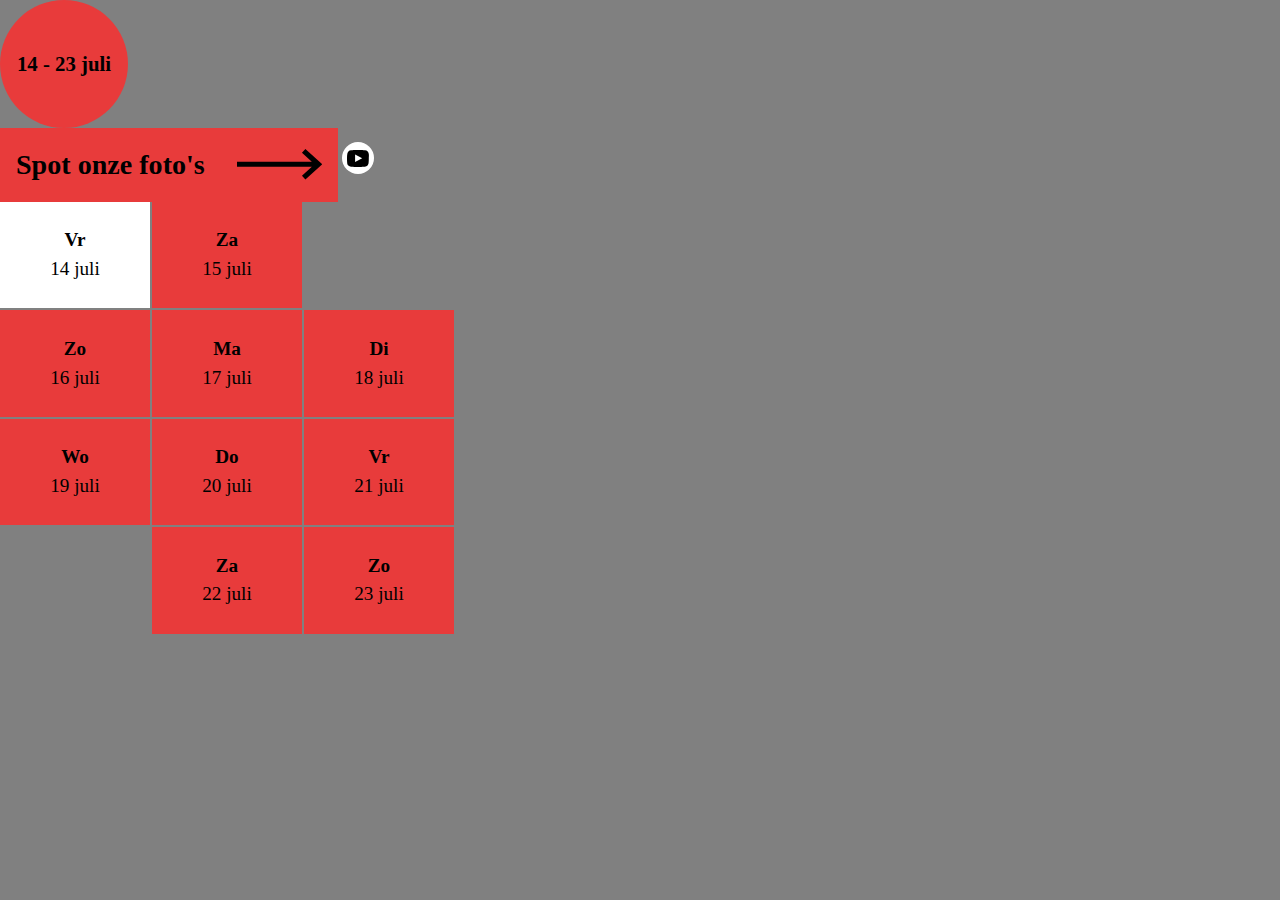
==== news.html @ 1a23401d "🧱 🎨 Added CSS for multiple design elements" ====
<!DOCTYPE html>
<html lang="en">

<head>
    <meta charset="UTF-8">
    <meta name="viewport" content="width=device-width, initial-scale=1.0">
    <link rel="stylesheet" href="./static/css/reset.css">
    <link rel="stylesheet" href="./static/css/style.css">
    <link rel="stylesheet" href="./static/css/elements.css">
    <title>Document</title>
</head>

<body style="background-color: gray;">

    <p class="date-circle"><strong>14 - 23 juli</strong></p>

    <a href="#" class="btn arrow">
        <h3>Spot onze foto's</h3>
        <img src="./static/img/icons/arrow-right-long.svg">
    </a>
    
    <a class="social-icon" href="#"><svg xmlns="http://www.w3.org/2000/svg" width="32" height="32"><path d="M26.8 12.1c0-.3-.3-1.9-1.1-2.7C25 8.7 24 8.3 23 8.2h-.2C19.8 8 16.2 8 16 8s-3.8 0-6.8.2H9c-1 0-1.9.5-2.6 1.2-.8.8-1.1 2.4-1.1 2.7-.2 1.2-.3 2.4-.3 3.6v1.6c0 1.2.1 2.4.2 3.6 0 .3.3 1.8 1.1 2.7.8.7 1.7 1.1 2.7 1.1H9.3c1.7.2 6.4.2 6.6.2.2 0 3.8 0 6.8-.2h.2c1 0 1.9-.5 2.6-1.2.8-.8 1.1-2.4 1.1-2.7.1-1.2.2-2.4.2-3.6v-1.6c.2-1.1.1-2.3 0-3.5zm-13.7 7.8v-7.4l7.1 3.7-7.1 3.7z"></path></svg></a>

    <ul class="calendar-view grid">
        <li class="active-day"><a href="./events/day.html?day=14"><strong>Vr</strong>14 juli</a></li>
        <li><a href="./events/day.html?day=15"><strong>Za</strong>15 juli</a></li>
        <span></span>
        <li><a href="./events/day.html?day=16"><strong>Zo</strong>16 juli</a></li>
        <li><a href="./events/day.html?day=17"><strong>Ma</strong>17 juli</a></li>
        <li><a href="./events/day.html?day=18"><strong>Di</strong>18 juli</a></li>
        <li><a href="./events/day.html?day=19"><strong>Wo</strong>19 juli</a></li>
        <li><a href="./events/day.html?day=20"><strong>Do</strong>20 juli</a></li>
        <li><a href="./events/day.html?day=21"><strong>Vr</strong>21 juli</a></li>
        <span></span>
        <li><a href="./events/day.html?day=22"><strong>Za</strong>22 juli</a></li>
        <li><a href="./events/day.html?day=23"><strong>Zo</strong>23 juli</a></li>
    </ul>

</body>

</html>
---- static/css/style.css ----
/* FONTS */
@font-face {
	font-family: 'Fira Sans';
	src: url('../fonts/Fira Sans SemiBold.woff2') format('woff2'),
		url('../fonts/Fira Sans SemiBold.woff') format('woff');
	font-weight: 600;
	font-style: normal;
	font-stretch: normal;
	unicode-range: U+0020-2212;
}

@font-face {
	font-family: 'Fira Sans';
	src: url('../fonts/Fira Sans Bold.woff2') format('woff2'),
		url('../fonts/Fira Sans Bold.woff') format('woff');
	font-weight: 700;
	font-style: normal;
	font-stretch: normal;
	unicode-range: U+0020-2212;
}

@font-face {
	font-family: 'Fira Sans';
	src: url('../fonts/Fira Sans Regular.woff2') format('woff2'),
		url('../fonts/Fira Sans Regular.woff') format('woff');
	font-weight: 400;
	font-style: normal;
	font-stretch: normal;
	unicode-range: U+0020-2212;
}


/* ================================================================= */
/* ROOT */
:root {
	--black: hsl(0, 0%, 0%);
	--beige: hsl(31, 49%, 81%);
	--red: hsl(0, 79%, 57%);
	--white: hsl(0, 0%, 100%);
	--gray: hsla(0, 0%, 100%, 0.7);
}

::selection {
	color: var(--black);
	background: var(--white);
}


/* ================================================================= */
/* GENERAL */
* {
	font-family: 'Fira Sans';
}

body {
	background-color: var(--black);
}

a {
	color: inherit;
	text-decoration: none;
	font-size: inherit;
	display: block;
}

a:active {
	outline: 2px solid var(--white);
	outline-offset: 3px;
}

ul {
	list-style: none;
	padding: 0;
}

button {
	background-color: transparent;
	border: none;
	color: inherit;
}


/* ================================================================= */
/* CUSTOM */
.relative {
	position: relative;
}


/* ================================================================= */
/* HOVER */
.hover--red:hover {
	color: var(--red);
}

.hover--red:hover svg {
	fill: var(--red);
}

.hover--red--background:hover {
	background-color: var(--red);
}

.hover--underline:hover {
	text-decoration: underline;
}


/* ================================================================= */
/* HEADER */
header {
	color: var(--white);
	padding: 1rem;
}

@media (width > 48rem) {
	header {
		padding: 2.5rem;
	}
}

@media (width > 80rem) {
	header {
		padding: 3.9rem 2.5rem;
	}
}

header svg {
	fill: var(--white);
}

header nav {
	display: flex;
	justify-content: space-between;
	align-items: center;
	gap: 2rem;
}

@media (width > 48rem) {
	.nav--right {
		display: flex;
		justify-content: space-between;
		align-items: center;
		gap: 2rem;
	}
}

@media (width > 80rem) {
	.nav--left {
		display: flex;
		justify-content: space-between;
		align-items: center;
		gap: 4.5rem;
	}
}

header .nav__logo {
	width: 9.375rem;
}

@media (width > 62.5rem) {
	header .nav__logo {
		max-width: 13rem;
	}
}

.full-menu__btn svg {
	scale: 0.95;
}

header li,
.nav__languages,
.nav__search {
	display: none;
}

@media (width > 80rem) {
	header li {
		display: block;
	}

	header li::after {
		content: "";
		margin-top: 0.5rem;
		width: 1.3rem;
		height: 0.8rem;
		position: absolute;
	}

	header li.active::after {
		border-top: 2.5px solid var(--white);
		border-left: 2.5px solid var(--white);
	}

	header li:hover::after {
		border-top: 2.5px solid var(--white);
	}

	header ul {
		display: flex;
		gap: 3.3rem;
		text-transform: uppercase;
	}
}

.nav__search svg {
	scale: 0.7;
}

.nav__languages {
	display: none;
	align-items: center;
	gap: 0.3rem;
}

.nav__languages__chevron {
	rotate: 180deg;
	scale: 0.8;
}

.nav__languages--options {
	position: absolute;
	bottom: -4rem;
	background-color: var(--black);
	border: 1px solid var(--white);
	width: 4.5rem;
	text-align: center;
	height: 5rem;
	display: none;
	flex-direction: column;
	align-items: center;
	justify-content: center;
	gap: 0.5rem;
	font-size: 1.1rem;
}

.open.nav__languages--options {
	display: flex;
}

@media (width > 48rem) {

	.nav__languages {
		display: flex;
	}

	.nav__search {
		display: block;
	}
}



/* ================================================================= */
/* FOOTER */
footer {
	padding: 6.5rem 1.5rem 3rem 1.5rem;
	color: var(--white);
}

.footer__top__container {
	display: flex;
	flex-direction: column;
	gap: 3rem;
	margin-bottom: 7rem;
}

@media (width > 48rem) {
	.footer__top__container {
		gap: 5rem;
		margin-bottom: 2rem;
	}
}

.footer__top {
	display: flex;
	flex-direction: column;
	gap: 3rem;
}

@media (width > 48rem) {
	.footer__top {
		flex-direction: row;
		justify-content: space-between;
	}	
}

.footer__logo {
	width: 10rem;
}

.footer__hashtag {
	font-size: 1.8rem;
}

@media (width > 48rem) {
	.footer__hashtag {
		font-size: 3.8rem;
	}
}

.footer__partners {
	display: flex;
	gap: 1rem;
}

footer .socials__container {
	display: flex;
	gap: 1rem;
}

footer .socials__container a {
	height: 2rem;
	width: 2rem;
	border-radius: 50%;
}

footer svg {
	background-color: var(--white);
	border-radius: 50%;
	scale: 1.1;
}

.footer__bottom {
	color: var(--gray);
	display: flex;
	flex-direction: column;
	gap: 2rem;
	font-size: 0.85rem;
}

@media (width > 48rem) {
	.footer__bottom {
		flex-direction: row;
		justify-content: space-between;
		align-items: center;
		font-size: 0.7rem;
	}
}

.footer__bottom__links {
	display: flex;
	gap: 1rem;
}

@media (width > 48rem) {
	.footer__bottom__links {
		flex-shrink: 0;
	}
}

.footer__bottom__disclaimer {
	line-height: 1.8rem;
}
---- static/css/elements.css ----
/* ————————————————————————— DESIGN ELEMENTS ————————————————————————— */
/* ————————— .date-circle ————————— */
.date-circle {
    /* 
     <p class="date-circle"><strong>14 - 23 juli</strong></p> 
    */

    /* Element */
    background-color: var(--red);
    height: 8rem;
    width: 8rem;
    border-radius: 50%;
    
    /* Tekst */
    color: var(--black);
    text-align: center;
    font-size: 1.3rem;

    /* Tekst positie */
    display: flex;
    align-items: center;
    justify-content: center;
}



/* ————————— .btn -> With arrow option ————————— */
/*
    <a href="#" class="btn arrow left">
        <h3>Spot onze foto's</h3>
        <img src="./static/img/icons/arrow-right-long.svg">
    </a>
*/

.btn {
    /* Element */
    padding: 1rem;
    position: relative;
    background-color: var(--red);

    /* Flexbox */
    display: inline-flex;
    gap: 2rem;
    align-items: center;

    /* Text */
    font-size: 1.5rem;
    white-space: nowrap;
    
    /* Color => Add 'black' */
    &.black {
        background-color: var(--black);
        color: white;

        &.arrow img {
            filter: invert();
        }
    }

    /* Arrow image => 'arrow' -> Arrow standard on right side => Left? Add 'left' */
    &.arrow img {
        width: 85px;
        height: 32px;
        transition: width 0.5s ease;
        object-fit: cover;
    }

    &.arrow.left img {
        rotate: 180deg;
        order: -1;
    }

    /* Hover effect */
    &.arrow:hover img {
        width: 115px;
        height: 32px;
    }

}



/* ————————— .social-icon ————————— */
/*
    <svg class="social-icon" xmlns="http://www.w3.org/2000/svg" width="32" height="32"><path d="M17.49 25v-8.21h2.95l.44-3.2h-3.39v-2.043c0-.927.276-1.558 1.697-1.558L21 9.988V7.126A25.196 25.196 0 0 0 18.445 7h-.091.005c-2.614 0-4.403 1.491-4.403 4.23v2.36H11v3.2h2.956V25h3.535z"></path></svg>
*/

.social-icon {
    background-color: var(--white);
    fill: var(--black);
	border-radius: 50%;
	scale: 1;
    display: inline-block;

    /* Hover effect */
    &:hover {
        background-color: var(--red);
    }
}



/* ————————— .calendarview ————————— */
/* 
    <ul class="calendar-view">
        <li><a href="./events/day.html?day=14"><strong>Vr</strong>14 juli</a></li>
        <li><a href="./events/day.html?day=15"><strong>Za</strong>15 juli</a></li>
        <span></span>
        <li><a href="./events/day.html?day=16"><strong>Zo</strong>16 juli</a></li>
        <li><a href="./events/day.html?day=17"><strong>Ma</strong>17 juli</a></li>
        <li><a href="./events/day.html?day=18"><strong>Di</strong>18 juli</a></li>
        <li><a href="./events/day.html?day=19"><strong>Wo</strong>19 juli</a></li>
        <li><a href="./events/day.html?day=20"><strong>Do</strong>20 juli</a></li>
        <li><a href="./events/day.html?day=21"><strong>Vr</strong>21 juli</a></li>
        <span></span>
        <li><a href="./events/day.html?day=22"><strong>Za</strong>22 juli</a></li>
        <li><a href="./events/day.html?day=23"><strong>Zo</strong>23 juli</a></li>
    </ul>
*/

.calendar-view {
    
    /* Grid */
    display: grid;
    grid-template-columns: repeat(5, 20%);
    grid-template-rows: repeat(2, 100%);
    grid-column-gap: 0.125rem;
    grid-row-gap: 0.125rem;

    max-width: 37.5rem;

    /* Hide fillers */
    & span {
        display: none;
    }

    /* Day item */
    & li {
        background-color: var(--red);

        & a {
            width: 100%;
            height: 100%;
            display: flex;
            flex-direction: column;
            justify-content: center;
            text-align: center;
            transition: background-color 0.1s ease;
        }

        /* Hover effect */
        & a:hover {
            background-color: var(--black);
            color: var(--white);
        }

        /* Active effect */
        & a:active {
            outline: 3px solid var(--black);
            outline-offset: 3px;
            box-shadow: 0px 0px 20px rgba(0, 0, 0, 0.5);
            z-index: 0;
            position: relative;
        }

        /* Active day => Add 'active-day' to li */
        &.active-day {
            background-color: var(--white);
        }
    }


    /* Grid version => Add 'grid' */
    @media (width > 37.5rem) {
        &.grid {
            grid-template-columns: repeat(3, 25%);
            grid-template-rows: repeat(4, 45%);
            
            /* Text */
            & a {
                font-size: 1.2rem;
            }

            /* Filler */
            & span {
                display: block;
            }
        }
    }

    /* Line version => Add 'line' */
    @media (width > 80rem) {
        &.line {
            display: flex;
            justify-content: center;
            align-items: baseline;
            max-width: 100%;
            gap: 1px;

            & li {
                width: 7rem;
                height: 7rem;
            }

            & li.active-day {
                background-color: var(--red);
                height: 9rem;
            }
        }
    }

}
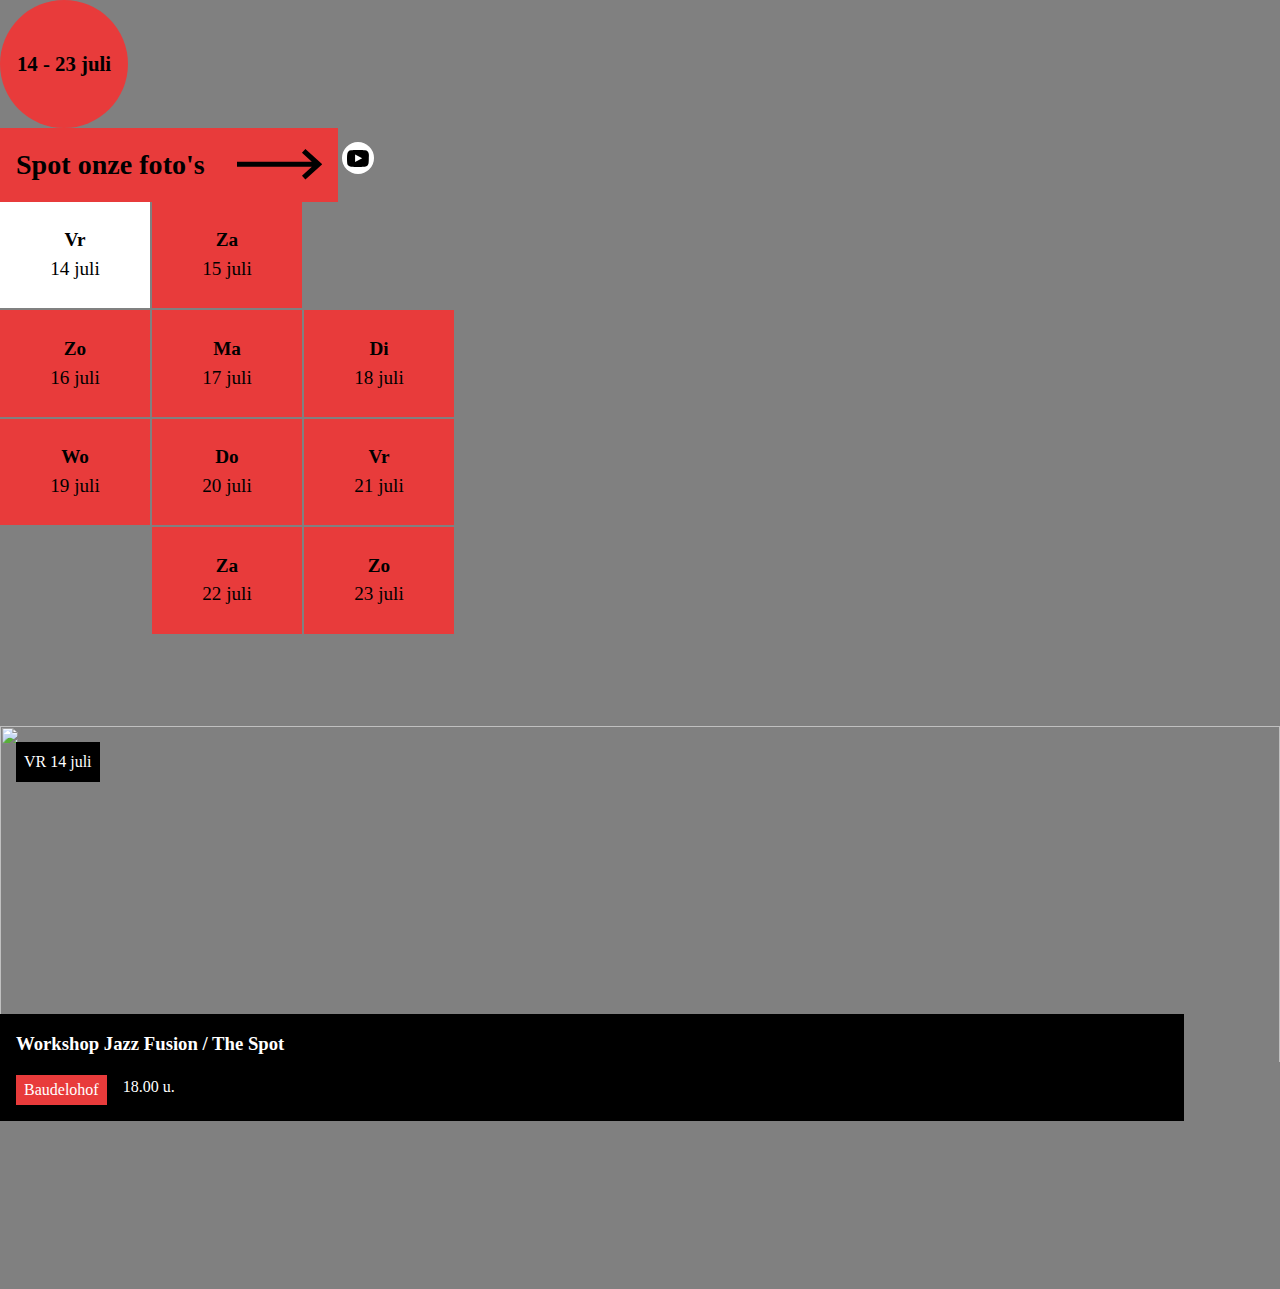
==== commit fa1d4976: "🎨 Added CSS for activity element (Box version & Line version)" ====
--- a/news.html
+++ b/news.html
@@ -18,8 +18,12 @@
         <h3>Spot onze foto's</h3>
         <img src="./static/img/icons/arrow-right-long.svg">
     </a>
-    
-    <a class="social-icon" href="#"><svg xmlns="http://www.w3.org/2000/svg" width="32" height="32"><path d="M26.8 12.1c0-.3-.3-1.9-1.1-2.7C25 8.7 24 8.3 23 8.2h-.2C19.8 8 16.2 8 16 8s-3.8 0-6.8.2H9c-1 0-1.9.5-2.6 1.2-.8.8-1.1 2.4-1.1 2.7-.2 1.2-.3 2.4-.3 3.6v1.6c0 1.2.1 2.4.2 3.6 0 .3.3 1.8 1.1 2.7.8.7 1.7 1.1 2.7 1.1H9.3c1.7.2 6.4.2 6.6.2.2 0 3.8 0 6.8-.2h.2c1 0 1.9-.5 2.6-1.2.8-.8 1.1-2.4 1.1-2.7.1-1.2.2-2.4.2-3.6v-1.6c.2-1.1.1-2.3 0-3.5zm-13.7 7.8v-7.4l7.1 3.7-7.1 3.7z"></path></svg></a>
+
+    <a class="social-icon" href="#"><svg xmlns="http://www.w3.org/2000/svg" width="32" height="32">
+            <path
+                d="M26.8 12.1c0-.3-.3-1.9-1.1-2.7C25 8.7 24 8.3 23 8.2h-.2C19.8 8 16.2 8 16 8s-3.8 0-6.8.2H9c-1 0-1.9.5-2.6 1.2-.8.8-1.1 2.4-1.1 2.7-.2 1.2-.3 2.4-.3 3.6v1.6c0 1.2.1 2.4.2 3.6 0 .3.3 1.8 1.1 2.7.8.7 1.7 1.1 2.7 1.1H9.3c1.7.2 6.4.2 6.6.2.2 0 3.8 0 6.8-.2h.2c1 0 1.9-.5 2.6-1.2.8-.8 1.1-2.4 1.1-2.7.1-1.2.2-2.4.2-3.6v-1.6c.2-1.1.1-2.3 0-3.5zm-13.7 7.8v-7.4l7.1 3.7-7.1 3.7z">
+            </path>
+        </svg></a>
 
     <ul class="calendar-view grid">
         <li class="active-day"><a href="./events/day.html?day=14"><strong>Vr</strong>14 juli</a></li>
@@ -36,6 +40,37 @@
         <li><a href="./events/day.html?day=23"><strong>Zo</strong>23 juli</a></li>
     </ul>
 
+    <br>
+    <br>
+    <br>
+    <br>
+    <br>
+    <br>
+    <br>
+    <br>
+    <br>
+    <br>
+    <br>
+    <br>
+
+    <a href="#" class="activity box large">
+        <p class="date">VR 14 juli</p>
+        <img src="./static/img/logos/campagne-3-N.png">
+        <div>
+            <h3 class="name">Workshop Jazz Fusion / The Spot</h3>
+            <p class="location">Baudelohof</p>
+            <p class="time">18.00 u.</p>
+            <p class="price">€</p>
+        </div>
+    </a>
+
+    <br>
+    <br>
+    <br>
+    <br>
+    <br>
+
+
 </body>
 
 </html>--- a/static/css/elements.css
+++ b/static/css/elements.css
@@ -100,7 +100,7 @@
 
 
 
-/* ————————— .calendarview ————————— */
+/* ————————— .calendar-view ————————— */
 /* 
     <ul class="calendar-view">
         <li><a href="./events/day.html?day=14"><strong>Vr</strong>14 juli</a></li>
@@ -209,4 +209,181 @@
         }
     }
 
+}
+
+
+
+/* ————————— .activity ————————— */
+/* 
+    <a href="#" class="activity box large">
+        <p class="date">VR 14 juli</p>
+        <img src="./static/img/logos/campagne-3-N.png">
+        <div>
+            <h3 class="name">Workshop Jazz Fusion / The Spot</h3>
+            <p class="location">Baudelohof</p>
+            <p class="time">18.00 u.</p>
+            <p class="price">€</p>
+        </div>
+    </a>
+*/
+
+.activity {
+    
+    position: relative;
+
+    /* Box version => Add 'box' */
+    &.box {
+        & .date {
+            position: absolute;
+            background-color: var(--black);
+            color: white;
+            padding: 0.5rem;
+            left: 1rem;
+            top: 1rem;
+        }
+        
+        & img {
+            width: 100%;
+            object-fit: cover;
+        }
+        
+        /* Small image? => Add 'small' */
+        &.small img {
+            height: 55vw;
+            max-height: 17rem;
+        }
+        
+        /* Large image? => Add 'large' */
+        &.large img {
+            height: 65vw;
+            max-height: 21rem;
+        }
+
+        & div {
+            background-color: var(--black);
+            color: var(--white);
+            position: relative;
+            bottom: 3rem;
+            padding: 1rem 3rem 1rem 1rem;
+            
+            display: flex;
+            flex-wrap: wrap;
+            gap: 1rem;
+            max-width: calc(100% - 6rem);
+
+            & .name {
+                flex: 0 0 100%;
+            }
+
+            & .location {
+                background-color: var(--red);
+                display: inline-block;
+                padding: 0.2rem 0.5rem;
+            }
+
+            & .price {
+                display: none;
+            }
+        }
+    }
+
+    /* List version => Add 'list' */
+    &.list {
+
+        border: 1px solid var(--white);
+        color: white;   
+
+        @media (width < 47rem) {
+            padding: 1rem;
+        }
+
+        & img {
+            display: none;
+        }
+
+        & .date {
+            display: none;
+        }
+
+        @media (width > 47rem) {
+            display: flex;
+
+            /* Show date => Add 'date' */
+            &.date .date{
+                display: block;
+                flex-shrink: 0;
+            }
+
+            & p, & h3 {
+                padding: 1rem;
+            }
+
+        }
+
+        & div {
+            display: flex;
+            flex-direction: column;
+            width: 100%;
+
+            @media (width > 47rem) {
+                flex-direction: row;
+                justify-content: space-between;
+            }
+
+            & .time {
+                order: -1;
+            }
+
+            @media (width > 47rem) {
+                & .time {
+                    flex-basis: 7rem;
+                }
+            }
+
+            & .name {
+                flex-grow: 1;
+            }
+
+            @media (width > 47rem) {
+                & .name {
+                    border-left: 2px solid var(--white);
+                    border-right: 2px solid var(--white);
+                }
+            }
+
+            & .location {
+                flex-basis: 30%;
+            }
+
+            & .price {
+                width: 4rem;
+                font-size: 1.2rem;
+            }
+
+            @media (width < 47rem) {
+                & .price {
+                    position: absolute;
+                    bottom: 0;
+                    right: 0;
+                    
+                    padding: 0.5rem;
+                    border-left: 1px solid var(--white);
+                    border-top: 1px solid var(--white);
+                    
+                    height: 2rem;
+                    width: 2rem;
+
+                    display: flex;
+                    align-items: center;
+                    justify-content: center;
+                }
+            }
+
+        }
+
+    }
+}
+
+.activity:active {
+    outline: none;
 }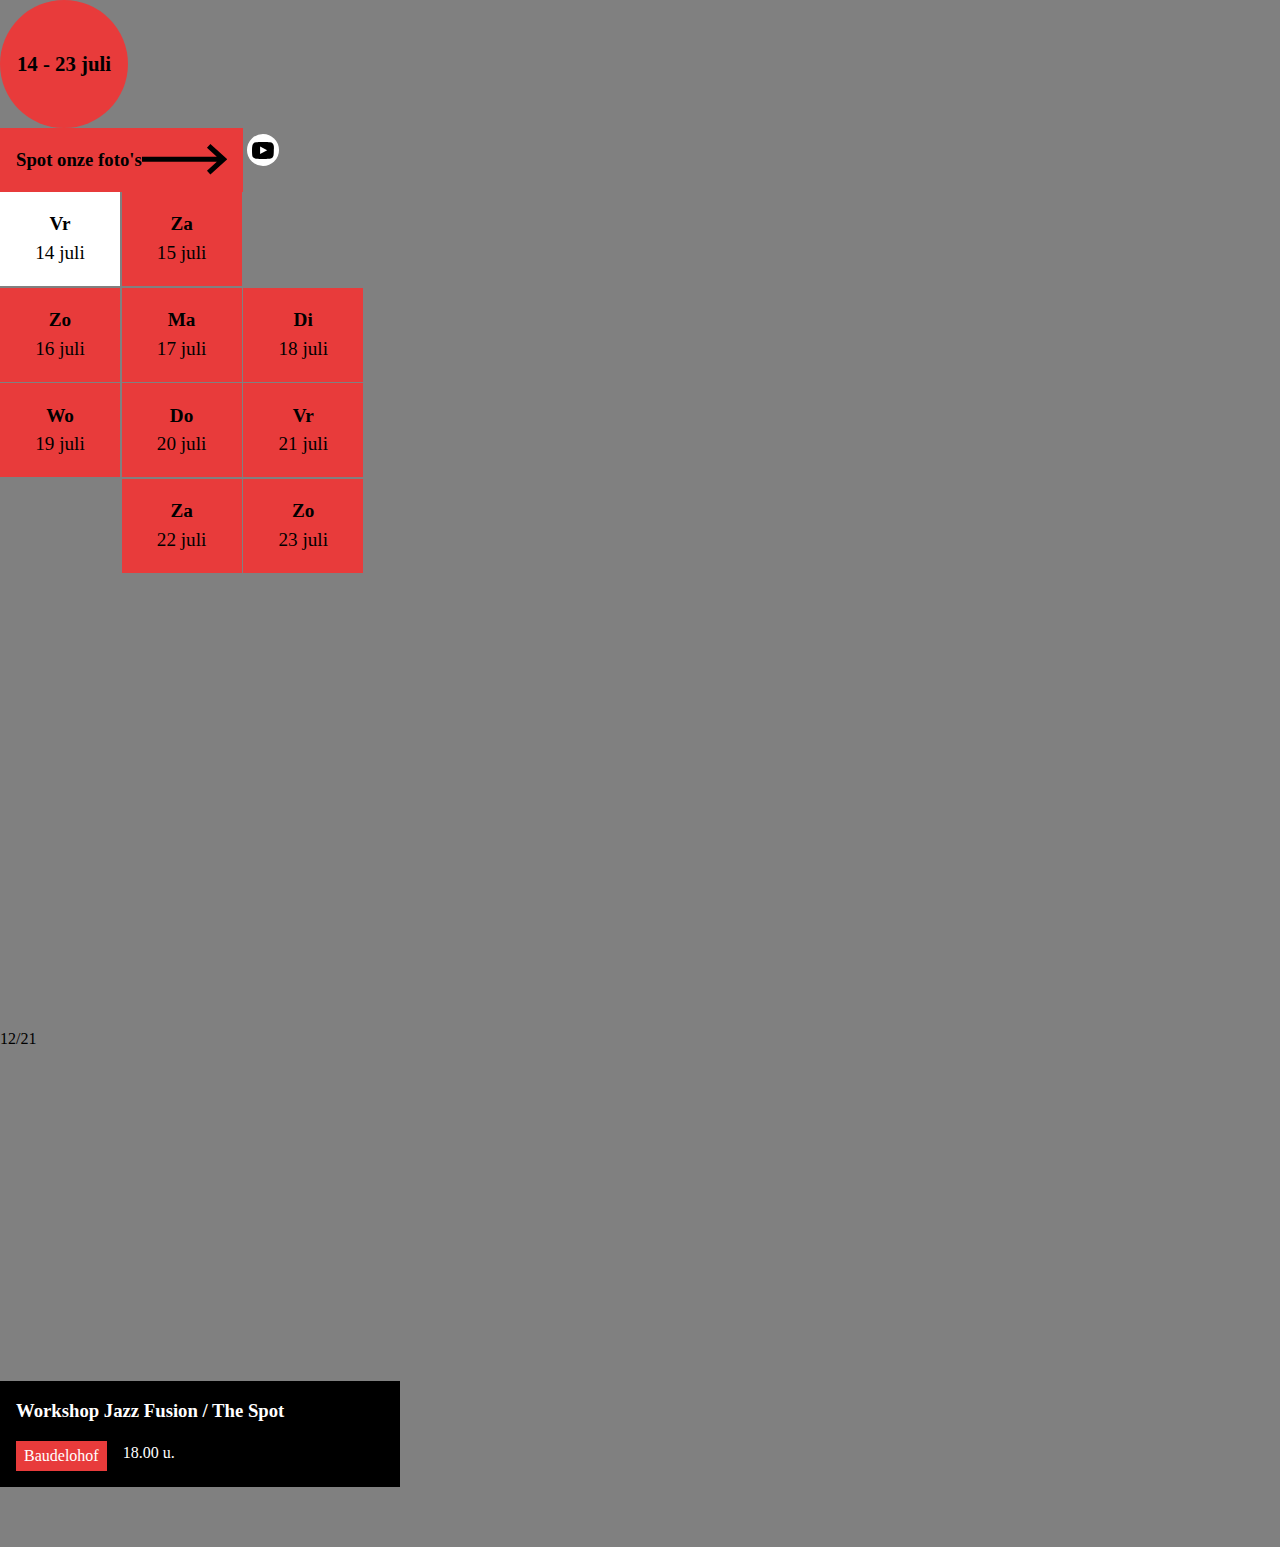
==== commit 23741e1b: "🧱 🎨 Fixed CSS and HTML for activity element." ====
--- a/news.html
+++ b/news.html
@@ -52,17 +52,30 @@
     <br>
     <br>
     <br>
+    <br>
+    <br>
+    <br>
+    <br>
+    <br>
+    <br>
+    <br>
+    <br>
+    <br>
+    <br>
+    <br>
+    <br>
+    <br>
 
-    <a href="#" class="activity box large">
-        <p class="date">VR 14 juli</p>
-        <img src="./static/img/logos/campagne-3-N.png">
-        <div>
+    <article class="activity box">
+        <div class="image" style="background-image: url(./static/img/logos/campagne-2-E.png);"></div>
+        <p class="date">12/21</p>
+        <a href="#" class="content">
             <h3 class="name">Workshop Jazz Fusion / The Spot</h3>
             <p class="location">Baudelohof</p>
             <p class="time">18.00 u.</p>
             <p class="price">€</p>
-        </div>
-    </a>
+        </a>
+    </article>
 
     <br>
     <br>
--- a/static/css/style.css
+++ b/static/css/style.css
@@ -54,6 +54,12 @@
 
 body {
 	background-color: var(--black);
+	overflow-x: hidden;
+}
+
+body.open {
+	overflow: hidden;
+	height: 100%;
 }
 
 a {
@@ -77,6 +83,7 @@
 	background-color: transparent;
 	border: none;
 	color: inherit;
+	cursor: pointer;
 }
 
 
@@ -86,6 +93,25 @@
 	position: relative;
 }
 
+.max-width {
+	margin: 0 auto;
+	padding: 0 1rem;
+	max-width: 90rem;
+}
+
+@media (width > 48rem) {
+	.max-width {
+		padding: 0 2.5rem;
+	}
+}
+
+@media (width > 80rem) {
+	.max-width {
+		padding: 0 2.5rem;
+	}
+}
+
+
 
 /* ================================================================= */
 /* HOVER */
@@ -97,6 +123,14 @@
 	fill: var(--red);
 }
 
+.hover--white:hover {
+	color: var(--white);
+}
+
+.hover--white:hover svg {
+	fill: var(--white);
+}
+
 .hover--red--background:hover {
 	background-color: var(--red);
 }
@@ -108,20 +142,26 @@
 
 /* ================================================================= */
 /* HEADER */
+
 header {
 	color: var(--white);
-	padding: 1rem;
+	padding: 1rem 0;
+}
+
+header.open {
+	color: var(--black);
+	background-color: var(--red);
 }
 
 @media (width > 48rem) {
 	header {
-		padding: 2.5rem;
+		padding: 2.5rem 0;
 	}
 }
 
 @media (width > 80rem) {
 	header {
-		padding: 3.9rem 2.5rem;
+		padding: 3.9rem 0;
 	}
 }
 
@@ -129,18 +169,32 @@
 	fill: var(--white);
 }
 
-header nav {
+header.open svg {
+	fill: var(--black);
+}
+
+nav {
 	display: flex;
 	justify-content: space-between;
 	align-items: center;
 	gap: 2rem;
 }
 
+.nav--right {
+	display: flex;
+	justify-content: space-between;
+	align-items: center;
+	z-index: 3;
+}
+
+@media (width > 25rem) {
+	header.open .nav--right {
+		gap: 2rem;
+	}
+}
+
 @media (width > 48rem) {
 	.nav--right {
-		display: flex;
-		justify-content: space-between;
-		align-items: center;
 		gap: 2rem;
 	}
 }
@@ -154,18 +208,18 @@
 	}
 }
 
-header .nav__logo {
+.nav__logo {
 	width: 9.375rem;
 }
 
+header.open .nav__logo {
+	filter: invert();
+}
+
 @media (width > 62.5rem) {
-	header .nav__logo {
-		max-width: 13rem;
-	}
-}
-
-.full-menu__btn svg {
-	scale: 0.95;
+	.nav__logo {
+		width: 13.625rem;
+	}
 }
 
 header li,
@@ -174,12 +228,18 @@
 	display: none;
 }
 
+@media (width > 25rem) {
+	header.open .nav__search {
+		display: flex;
+	}
+}
+
 @media (width > 80rem) {
-	header li {
+	.nav__ul li {
 		display: block;
 	}
 
-	header li::after {
+	.nav__ul li::after {
 		content: "";
 		margin-top: 0.5rem;
 		width: 1.3rem;
@@ -187,22 +247,26 @@
 		position: absolute;
 	}
 
-	header li.active::after {
+	.nav__ul li.active::after {
 		border-top: 2.5px solid var(--white);
 		border-left: 2.5px solid var(--white);
 	}
 
-	header li:hover::after {
+	.nav__ul li:hover::after {
 		border-top: 2.5px solid var(--white);
 	}
 
-	header ul {
+	.nav__ul {
 		display: flex;
 		gap: 3.3rem;
 		text-transform: uppercase;
 	}
 }
 
+header.open .nav__ul {
+	display: none;
+}
+
 .nav__search svg {
 	scale: 0.7;
 }
@@ -219,6 +283,7 @@
 }
 
 .nav__languages--options {
+	color: var(--white);
 	position: absolute;
 	bottom: -4rem;
 	background-color: var(--black);
@@ -230,8 +295,15 @@
 	flex-direction: column;
 	align-items: center;
 	justify-content: center;
-	gap: 0.5rem;
 	font-size: 1.1rem;
+}
+
+.nav__languages--options a {
+	width: 100%;
+	height: 100%;
+	display: flex;
+	align-items: center;
+	justify-content: center;
 }
 
 .open.nav__languages--options {
@@ -249,13 +321,244 @@
 	}
 }
 
+.full-menu__btn svg:nth-child(2) {
+	display: none;
+}
+
+header.open .full-menu__btn svg:nth-child(2) {
+	display: block;
+}
+
+header.open .full-menu__btn svg:nth-child(1) {
+	display: none;
+}
+
+
+/* ———— full-menu ———— */
+.full-menu {
+	display: none;
+	background-color: var(--red);
+	color: var(--black);
+
+	height: 100vh;
+	width: 100vw;
+}
+
+header.open .full-menu {
+	display: block;
+}
+
+header.open .full-menu__nav {
+	margin-top: 5rem;
+	display: flex;
+	gap: 4rem;
+}
+
+.full-menu__nav__days {
+	margin-top: 3rem;
+	width: 20rem;
+	display: none;
+}
+
+@media (width > 33.125rem) {
+	.full-menu__nav__days {
+		display: block;
+	}
+}
+
+.full-menu__nav__menu {
+	width: 14rem;
+}
+
+header.open .full-menu li {
+	display: inline-block;
+	text-transform: uppercase;
+	line-height: 3rem;
+	width: 100%;
+	font-size: 1.3rem;
+}
+
+header.open .full-menu li:hover {
+	color: var(--white);
+}
+
+header.open .full-menu li#day { 
+	position: relative;
+}
+
+header.open .days-arrow {
+	display: none;
+    position: absolute;
+    top: 50%;
+    transform: translate(10rem, -50%);
+	scale: 0.9;
+}
+
+@media (width > 33.125rem) {
+	header.open .days-arrow {
+		display: block;
+	}
+}
+
+header.open .full-menu li#day:hover .days-arrow {
+	fill: var(--white);
+}
+
+header.open ul a {
+	display: inline-block;
+}
+
+header.open .campagne-img {
+	display: none;
+	position: absolute;
+	background-color: var(--beige);
+	top: 0;
+	right: 0;
+	width: 45%;
+	height: 100vh;
+	max-width: 53.125rem;
+}
+
+@media (width > 81.25rem) {
+	header.open .campagne-img {
+		display: flex;
+		align-items: center;
+	}
+}
 
 
 /* ================================================================= */
 /* FOOTER */
 footer {
-	padding: 6.5rem 1.5rem 3rem 1.5rem;
 	color: var(--white);
+	position: relative;
+}
+
+.footer__cta {
+	background-color: var(--beige);
+	padding: 2rem 1.5rem 3rem 1.5rem;
+	color: var(--black);
+}
+
+.footer__cta__media {
+	display: flex;
+	flex-direction: column;
+	gap: 0.25rem;
+	align-items: baseline;
+	font-size: 0.8rem;
+}
+
+@media (width > 48rem) {
+	.footer__cta__media {
+		font-size: 1.2rem;
+	}
+}
+
+.footer__cta__mail {
+	display: flex;
+	flex-direction: column;
+	justify-content: space-between;
+	width: 100%;
+	align-items: stretch;
+	margin-top: 7rem;
+	margin-bottom: 5rem;
+
+	& img {
+		display: none;
+		width: 70%;
+	}
+
+	@media (width > 48rem) {
+		flex-direction: row;
+		align-items: center;
+
+		& img {
+			display: block;
+		}
+
+		& .keep-in-touch {
+			position: absolute;
+			background-color: hsl(31, 49%, 81%, 0.8);
+			width: 50%;
+			padding: 2rem;
+			right: 0;
+
+			& input[type="email"] {
+				margin: 1rem 0 2rem 0;
+			}
+		}
+	}
+	
+	@media (width > 64rem) {
+
+		& img {
+			display: block;
+			width: 50%;
+		}
+
+		& .keep-in-touch {
+			position: relative;
+			background-color: none;
+			width: 100%;
+			padding: 2rem;
+			right: 0;
+
+			& input[type="email"] {
+				margin: 3rem 0 ;
+			}
+		}
+	}
+
+	& h2 {
+		margin: 1rem auto;
+	}
+
+	& input[type="email"] {
+		display: block;
+		width: 100%;
+		background-color: transparent;
+		border: none;
+		border-bottom: 1px solid var(--black);
+		padding: 1rem;
+		margin: 3rem 0;
+	}
+
+	& input[type="email"]::placeholder {
+		color: rgba(0, 0, 0, 0.75);
+	}
+
+	& input[type="submit"] {
+		text-transform: uppercase;
+		background-color: var(--red);
+		border: none;
+		padding: 0.8rem 2rem;
+		font-weight: 700;
+	}
+	& .disclaimer {
+		font-size: 0.8rem;
+		margin-top: 2rem;
+
+		& a {
+			display: inline;
+			color: var(--red);
+			text-decoration: underline;
+		}
+	}
+
+}
+
+footer .date-circle {
+	position: absolute;
+	transform: translate(-50%, -10.5rem);
+	left: 50%;
+}
+
+@media (width > 48rem) {
+	footer .date-circle {
+		transform: translate(-50%, -4rem);
+		left: 6.5rem;
+    	top: 0rem;
+	}
 }
 
 .footer__top__container {
@@ -263,6 +566,7 @@
 	flex-direction: column;
 	gap: 3rem;
 	margin-bottom: 7rem;
+	padding: 6.5rem 2.5rem 3rem 2.5rem;
 }
 
 @media (width > 48rem) {
@@ -282,7 +586,7 @@
 	.footer__top {
 		flex-direction: row;
 		justify-content: space-between;
-	}	
+	}
 }
 
 .footer__logo {
@@ -327,6 +631,7 @@
 	flex-direction: column;
 	gap: 2rem;
 	font-size: 0.85rem;
+	padding-bottom: 1rem;
 }
 
 @media (width > 48rem) {
@@ -351,4 +656,84 @@
 
 .footer__bottom__disclaimer {
 	line-height: 1.8rem;
+}
+
+
+
+/* ================================================================= */
+/* Index.html */
+.today-to-enjoy {
+	background-color: var(--beige);
+}
+
+.today-to-enjoy__img {
+	padding: 2rem 0;
+}
+
+@media (width > 48rem) {
+	.today-to-enjoy__img {
+		max-width: 40rem;
+		padding-top: 10rem;
+		padding-bottom: 10rem;
+	}
+}
+
+.today-to-enjoy__cta {
+	display: inline-block;
+}
+
+@media (width > 48rem) {
+	.today-to-enjoy__cta {
+		position: absolute;
+		top: 14rem;
+		right: 4rem;
+	}
+}
+
+.today-to-enjoy__cta a {
+	display: inline-flex;
+	margin-left: 2rem;
+	gap: 0;
+	transition: gap 0.2s ease;
+}
+
+.today-to-enjoy__cta a:hover {
+	gap: 2rem;
+}
+
+.today-to-enjoy__cta a:active {
+	outline-color: var(--black);
+}
+
+.today-to-enjoy .calendar-view {
+	margin-top: 3rem;
+}
+
+@media (width > 48rem) {
+	.calendar {
+		max-width: 90rem;
+		margin: auto;
+	}
+
+	.today-to-enjoy .calendar-view {
+		position: absolute;
+		width: 35rem;
+		top: -44rem;
+		right: -11.3rem;
+	}
+}
+
+@media (width > 90rem) {
+	.today-to-enjoy .calendar-view {
+		right: 9rem;
+	}
+
+	.today-to-enjoy .calendar-view.grid {
+		grid-template-columns: repeat(3, 22%);
+    	grid-template-rows: repeat(4, 43%);
+	}
+
+	.today-to-enjoy__cta {
+		right: 26rem;
+	}
 }--- a/static/css/elements.css
+++ b/static/css/elements.css
@@ -26,9 +26,9 @@
 
 /* ————————— .btn -> With arrow option ————————— */
 /*
-    <a href="#" class="btn arrow left">
+    <a href="#" class="btn">
         <h3>Spot onze foto's</h3>
-        <img src="./static/img/icons/arrow-right-long.svg">
+        <svg class="arrow-right" viewBox="0 0 1197 269" aria-hidden="true"><path d="M-0.159,111.093l639.756,0l-85.15,-76.855l29.643,-32.816l144.777,131.216l-143.608,129.655l-30.23,-32.081l84.144,-76.315l-639.756,0l0.424,-42.804Z" fill="#000"></path></svg>
     </a>
 */
 
@@ -37,43 +37,58 @@
     padding: 1rem;
     position: relative;
     background-color: var(--red);
+    color: var(--black);
 
     /* Flexbox */
     display: inline-flex;
-    gap: 2rem;
     align-items: center;
 
-    /* Text */
-    font-size: 1.5rem;
-    white-space: nowrap;
-    
     /* Color => Add 'black' */
     &.black {
         background-color: var(--black);
-        color: white;
-
-        &.arrow img {
+        color: var(--white);
+        border: 1px solid white;
+        transition: all 0.2s ease;
+
+        & .arrow {
             filter: invert();
-        }
-    }
-
-    /* Arrow image => 'arrow' -> Arrow standard on right side => Left? Add 'left' */
-    &.arrow img {
-        width: 85px;
-        height: 32px;
-        transition: width 0.5s ease;
-        object-fit: cover;
-    }
-
-    &.arrow.left img {
-        rotate: 180deg;
-        order: -1;
-    }
-
-    /* Hover effect */
-    &.arrow:hover img {
-        width: 115px;
-        height: 32px;
+            transition: all 0.2s ease;
+        }
+
+        &.hover-white:hover {
+            background-color: var(--white);
+            color: var(--black);
+        }
+
+        &.hover-red:hover {
+            background-color: var(--red);
+            color: black;
+
+            & .arrow {
+                opacity: 0;
+            }
+        }
+    }
+
+    &.arrow--left, &.arrow--right {
+        transition: padding 0.2s ease;
+        position: relative;
+    }
+
+    &.arrow--left .arrow {
+        left: -2rem;
+    }
+    
+    &.arrow--right .arrow {
+        right: -2rem;
+    }
+
+    &.arrow--left:hover {
+        padding-left: 3.1rem;
+    }
+    
+    &.arrow--right:hover {
+        padding-right: 3.1rem;
     }
 
 }
@@ -123,11 +138,9 @@
     /* Grid */
     display: grid;
     grid-template-columns: repeat(5, 20%);
-    grid-template-rows: repeat(2, 100%);
-    grid-column-gap: 0.125rem;
-    grid-row-gap: 0.125rem;
-
-    max-width: 37.5rem;
+    grid-template-rows: repeat(2, 7rem);
+    grid-column-gap: 0.1rem;
+    grid-row-gap: 0.1rem;
 
     /* Hide fillers */
     & span {
@@ -171,10 +184,12 @@
 
 
     /* Grid version => Add 'grid' */
-    @media (width > 37.5rem) {
+    @media (width > 48rem) {
+        max-width: 37.5rem;
+
         &.grid {
-            grid-template-columns: repeat(3, 25%);
-            grid-template-rows: repeat(4, 45%);
+            grid-template-columns: repeat(3, 20%);
+            grid-template-rows: repeat(4, 40%);
             
             /* Text */
             & a {
@@ -190,6 +205,7 @@
 
     /* Line version => Add 'line' */
     @media (width > 80rem) {
+
         &.line {
             display: flex;
             justify-content: center;
@@ -215,61 +231,43 @@
 
 /* ————————— .activity ————————— */
 /* 
-    <a href="#" class="activity box large">
-        <p class="date">VR 14 juli</p>
-        <img src="./static/img/logos/campagne-3-N.png">
-        <div>
+    <article class="activity box date">
+        <div class="image" style="background-image: url(./static/img/logos/campagne-2-E.png);"></div>
+        <p class="date">12/21</p>
+        <a href="#" class="content">
             <h3 class="name">Workshop Jazz Fusion / The Spot</h3>
             <p class="location">Baudelohof</p>
             <p class="time">18.00 u.</p>
             <p class="price">€</p>
-        </div>
-    </a>
+        </a>
+    </article>
 */
 
+
 .activity {
-    
+
     position: relative;
-
-    /* Box version => Add 'box' */
-    &.box {
-        & .date {
+    width: 25rem;
+    height: 25rem;
+
+    &.box { /* IMPORTANT: Add height and width! */
+
+        padding-right: 10%;
+
+        & .content {
             position: absolute;
             background-color: var(--black);
             color: white;
-            padding: 0.5rem;
-            left: 1rem;
-            top: 1rem;
-        }
-        
-        & img {
-            width: 100%;
-            object-fit: cover;
-        }
-        
-        /* Small image? => Add 'small' */
-        &.small img {
-            height: 55vw;
-            max-height: 17rem;
-        }
-        
-        /* Large image? => Add 'large' */
-        &.large img {
-            height: 65vw;
-            max-height: 21rem;
-        }
-
-        & div {
-            background-color: var(--black);
-            color: var(--white);
-            position: relative;
-            bottom: 3rem;
-            padding: 1rem 3rem 1rem 1rem;
-            
+            padding: 1rem;
+            bottom: -15%;
+
             display: flex;
             flex-wrap: wrap;
             gap: 1rem;
-            max-width: calc(100% - 6rem);
+
+            & .price {
+                display: none;
+            }
 
             & .name {
                 flex: 0 0 100%;
@@ -280,25 +278,26 @@
                 display: inline-block;
                 padding: 0.2rem 0.5rem;
             }
-
-            & .price {
-                display: none;
-            }
-        }
-    }
-
-    /* List version => Add 'list' */
+            
+        }
+
+        & .image {
+            height: 100%;
+            width: 110%;
+            position: absolute;
+            background-size: cover;
+            background-position: top center;
+        }
+
+    }
+
     &.list {
-
+        
         border: 1px solid var(--white);
         color: white;   
 
         @media (width < 47rem) {
             padding: 1rem;
-        }
-
-        & img {
-            display: none;
         }
 
         & .date {
@@ -320,7 +319,7 @@
 
         }
 
-        & div {
+        & .content {
             display: flex;
             flex-direction: column;
             width: 100%;
@@ -382,8 +381,54 @@
         }
 
     }
-}
-
-.activity:active {
+
+}
+
+.activity.list a:active {
     outline: none;
-}+}
+
+
+
+/* Arrow */
+.arrow {
+    transition: padding 0.2s ease;
+    flex-shrink: 0;
+
+    & svg {
+        width: 7rem;
+        height: 100%;
+
+        &.arrow-right, &.arrow-left {
+            background-color: transparent;
+            border-radius: 0;
+            scale: 1;
+        }
+
+        &.arrow-left {
+            rotate: 180deg;
+        }
+
+    }
+    
+    &.left {
+        position: relative;
+        transition: all 0.2s ease;
+    }
+    
+    &.right {
+        position: relative;
+        transition: all 0.2s ease;
+    }
+
+}
+
+path {
+    transition: d 0.2s ease;
+    position: absolute;
+}
+
+a:hover svg.arrow-right path, a:hover svg.arrow-left path {
+    d: path("M-0.172,111.093l1000,0l-85.15,-76.855l29,-32.816l144.777,131.216l-143.608,129.655l-30.23,-32.081l84.144,-76.315l-1000,0l0.424,-42.804Z");
+}
+
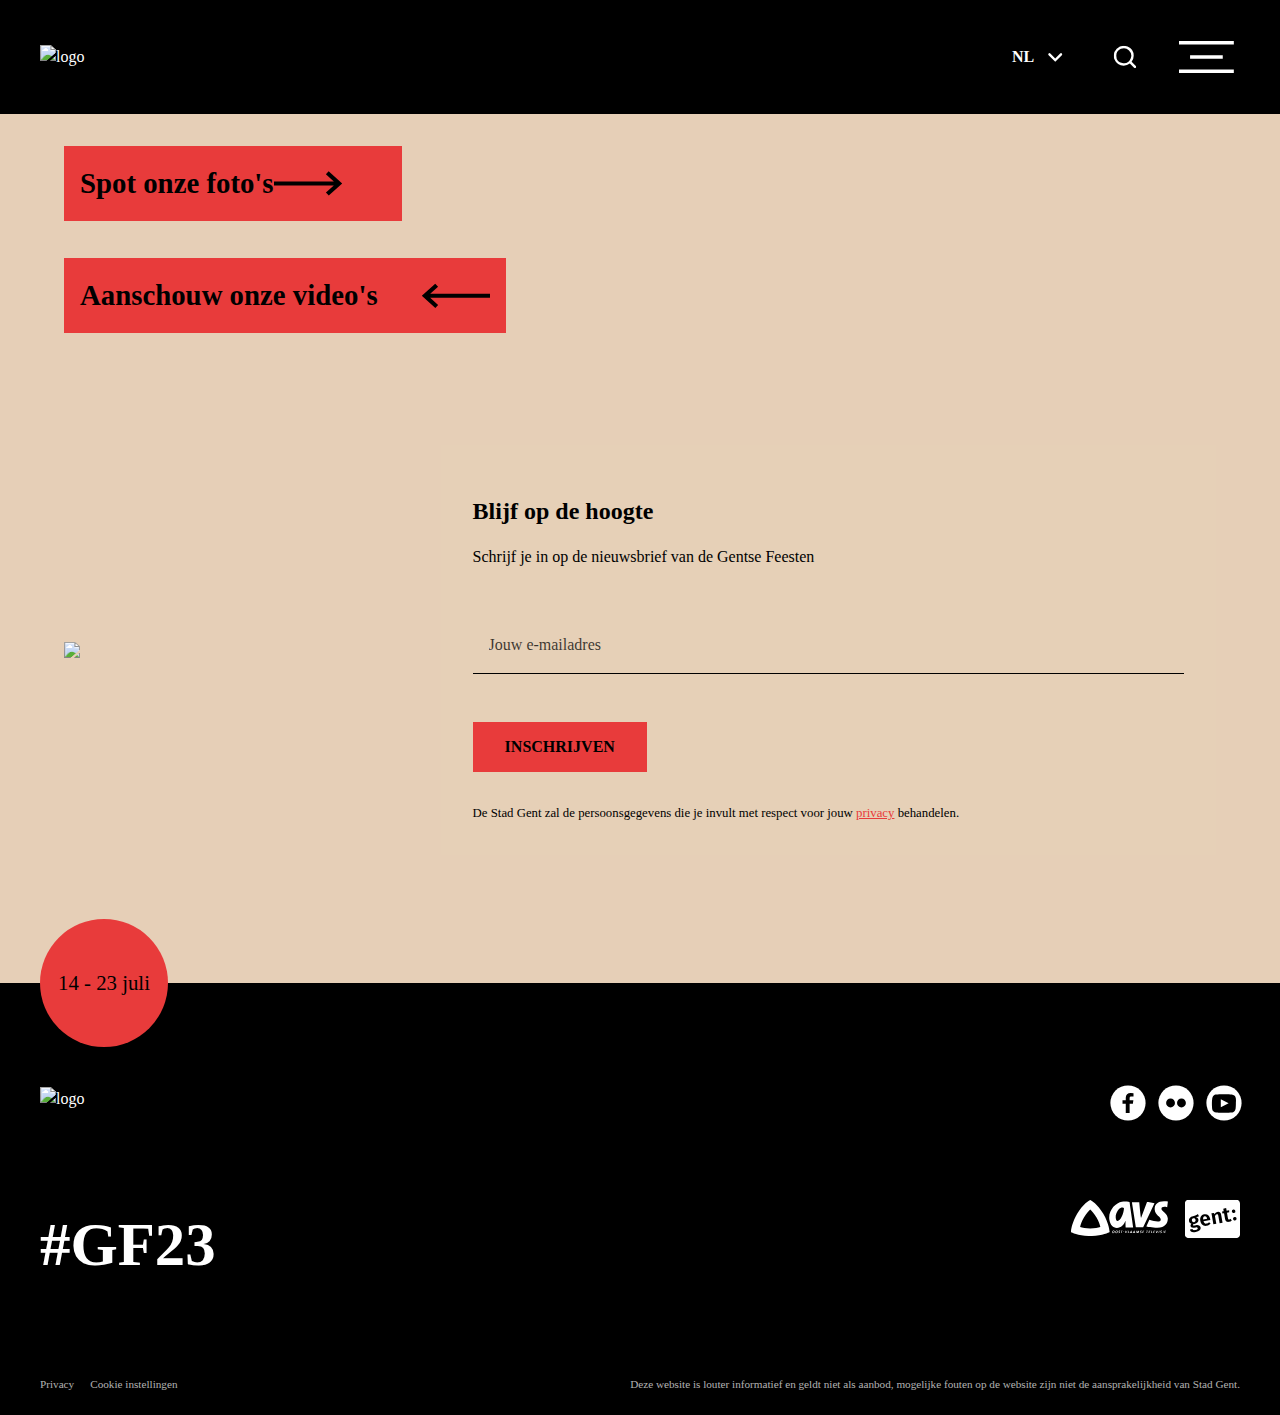
==== commit 906240fe: "🧱 Added standard html" ====
--- a/news.html
+++ b/news.html
@@ -1,5 +1,5 @@
 <!DOCTYPE html>
-<html lang="en">
+<html lang="nl">
 
 <head>
     <meta charset="UTF-8">
@@ -10,79 +10,15 @@
     <title>Document</title>
 </head>
 
-<body style="background-color: gray;">
+<body>
 
-    <p class="date-circle"><strong>14 - 23 juli</strong></p>
+    <header></header>
 
-    <a href="#" class="btn arrow">
-        <h3>Spot onze foto's</h3>
-        <img src="./static/img/icons/arrow-right-long.svg">
-    </a>
+    <main></main>
 
-    <a class="social-icon" href="#"><svg xmlns="http://www.w3.org/2000/svg" width="32" height="32">
-            <path
-                d="M26.8 12.1c0-.3-.3-1.9-1.1-2.7C25 8.7 24 8.3 23 8.2h-.2C19.8 8 16.2 8 16 8s-3.8 0-6.8.2H9c-1 0-1.9.5-2.6 1.2-.8.8-1.1 2.4-1.1 2.7-.2 1.2-.3 2.4-.3 3.6v1.6c0 1.2.1 2.4.2 3.6 0 .3.3 1.8 1.1 2.7.8.7 1.7 1.1 2.7 1.1H9.3c1.7.2 6.4.2 6.6.2.2 0 3.8 0 6.8-.2h.2c1 0 1.9-.5 2.6-1.2.8-.8 1.1-2.4 1.1-2.7.1-1.2.2-2.4.2-3.6v-1.6c.2-1.1.1-2.3 0-3.5zm-13.7 7.8v-7.4l7.1 3.7-7.1 3.7z">
-            </path>
-        </svg></a>
+    <footer></footer>
 
-    <ul class="calendar-view grid">
-        <li class="active-day"><a href="./events/day.html?day=14"><strong>Vr</strong>14 juli</a></li>
-        <li><a href="./events/day.html?day=15"><strong>Za</strong>15 juli</a></li>
-        <span></span>
-        <li><a href="./events/day.html?day=16"><strong>Zo</strong>16 juli</a></li>
-        <li><a href="./events/day.html?day=17"><strong>Ma</strong>17 juli</a></li>
-        <li><a href="./events/day.html?day=18"><strong>Di</strong>18 juli</a></li>
-        <li><a href="./events/day.html?day=19"><strong>Wo</strong>19 juli</a></li>
-        <li><a href="./events/day.html?day=20"><strong>Do</strong>20 juli</a></li>
-        <li><a href="./events/day.html?day=21"><strong>Vr</strong>21 juli</a></li>
-        <span></span>
-        <li><a href="./events/day.html?day=22"><strong>Za</strong>22 juli</a></li>
-        <li><a href="./events/day.html?day=23"><strong>Zo</strong>23 juli</a></li>
-    </ul>
-
-    <br>
-    <br>
-    <br>
-    <br>
-    <br>
-    <br>
-    <br>
-    <br>
-    <br>
-    <br>
-    <br>
-    <br>
-    <br>
-    <br>
-    <br>
-    <br>
-    <br>
-    <br>
-    <br>
-    <br>
-    <br>
-    <br>
-    <br>
-    <br>
-    <br>
-
-    <article class="activity box">
-        <div class="image" style="background-image: url(./static/img/logos/campagne-2-E.png);"></div>
-        <p class="date">12/21</p>
-        <a href="#" class="content">
-            <h3 class="name">Workshop Jazz Fusion / The Spot</h3>
-            <p class="location">Baudelohof</p>
-            <p class="time">18.00 u.</p>
-            <p class="price">€</p>
-        </a>
-    </article>
-
-    <br>
-    <br>
-    <br>
-    <br>
-    <br>
-
+    <script src="./static/js/main.js" type="module"></script>
 
 </body>
 
--- a/static/css/style.css
+++ b/static/css/style.css
@@ -382,15 +382,15 @@
 	color: var(--white);
 }
 
-header.open .full-menu li#day { 
+header.open .full-menu li#day {
 	position: relative;
 }
 
 header.open .days-arrow {
 	display: none;
-    position: absolute;
-    top: 50%;
-    transform: translate(10rem, -50%);
+	position: absolute;
+	top: 50%;
+	transform: translate(10rem, -50%);
 	scale: 0.9;
 }
 
@@ -488,7 +488,7 @@
 			}
 		}
 	}
-	
+
 	@media (width > 64rem) {
 
 		& img {
@@ -504,7 +504,7 @@
 			right: 0;
 
 			& input[type="email"] {
-				margin: 3rem 0 ;
+				margin: 3rem 0;
 			}
 		}
 	}
@@ -534,6 +534,7 @@
 		padding: 0.8rem 2rem;
 		font-weight: 700;
 	}
+
 	& .disclaimer {
 		font-size: 0.8rem;
 		margin-top: 2rem;
@@ -557,7 +558,7 @@
 	footer .date-circle {
 		transform: translate(-50%, -4rem);
 		left: 6.5rem;
-    	top: 0rem;
+		top: 0rem;
 	}
 }
 
@@ -730,10 +731,210 @@
 
 	.today-to-enjoy .calendar-view.grid {
 		grid-template-columns: repeat(3, 22%);
-    	grid-template-rows: repeat(4, 43%);
+		grid-template-rows: repeat(4, 43%);
 	}
 
 	.today-to-enjoy__cta {
 		right: 26rem;
 	}
+}
+
+/* ———— */
+
+.featured-events {
+	margin: 3rem auto;
+}
+
+.featured-events .arrows {
+	display: flex;
+	gap: 0.5rem;
+	margin-left: auto;
+	margin-right: 2rem;
+	justify-content: flex-end
+}
+
+.featured-events__events {
+	margin: 2rem auto;
+
+	display: flex;
+	align-items: flex-end;
+	overflow: scroll;
+	gap: 3rem;
+	padding-bottom: 0.5rem;
+}
+
+@media (width > 80rem) {
+
+	.featured-events__events {
+		margin-left: 10rem;
+	}
+
+}
+
+.featured-events__events .activity {
+	width: 50vw;
+	height: 40vw;
+	flex-shrink: 0;
+}
+
+@media (width < 33rem) {
+	.featured-events__events .activity {
+		width: 69vw;
+    	height: 77vw;
+	}
+}
+
+@media (width > 48rem) {
+	.featured-events__events .activity {
+		width: 45vw;
+		height: 35vw;
+		max-width: 25rem;
+		max-height: 20rem;
+	}
+}
+
+.featured-events__events::-webkit-scrollbar {
+	display: none;
+}
+
+/* ———— */
+
+.news {
+	padding-top: 3rem;
+	margin-bottom: 2rem;
+}
+
+@media (width > 48rem) {
+	.news {
+		display: flex;
+	}
+}
+
+.news .title {
+	flex-basis: 1%;
+	width: 12rem;
+}
+
+.news h2 {
+	color: white;
+	font-size: 4rem;
+	position: relative;
+	display: inline-block;
+	padding-right: 1rem;
+	margin-top: 2.5rem;
+	margin-right: 1.3rem;
+}
+
+@media (min-width: 48rem) {
+	.news h2 {
+		transform: rotate(-90deg);
+		font-size: 6.5rem;
+		position: relative;
+		top: 9.5rem;
+		left: -6rem;
+	}
+}
+
+.news h2::before {
+	content: "";
+	height: 100%;
+	width: 100%;
+	background-color: var(--black);
+	position: absolute;
+	z-index: -1;
+}
+
+.news h2::after {
+	content: "";
+	height: 100%;
+	width: 110%;
+	background-color: var(--red);
+	position: absolute;
+	left: 0;
+	bottom: 2.5rem;
+	z-index: -2;
+}
+
+.news__articles__container {
+	flex-grow: 1;
+}
+
+.news__articles {
+	margin-top: 3.5rem;
+	margin-bottom: 2rem;
+}
+
+.news__articles::after {
+	content: "";
+	width: 100%;
+	height: 16rem;
+	background-image: url(../img/images/news_image.jpeg);
+	background-position: center;
+	background-size: cover;
+	display: block;
+}
+
+@media (width > 48rem) {
+	.news__articles {
+		display: grid;
+		grid-template-columns: repeat(2, 1fr);
+		grid-template-rows: repeat(2, 1fr);
+		grid-column-gap: 0px;
+		grid-row-gap: 0px;
+	}
+
+	.news__articles a:nth-child(3) {
+		grid-column-start: 1;
+		grid-column-end: 3;
+	}
+	
+	.news__articles::after {
+		grid-column-start: 1;
+		grid-column-end: 3;
+	}
+}
+
+@media (width > 80rem) {
+
+	.news__articles {
+		display: grid;
+		grid-template-columns: repeat(3, 1fr);
+		grid-template-rows: repeat(2, 1fr);
+		grid-column-gap: 0px;
+		grid-row-gap: 0px;
+
+		height: 30rem;
+	}
+
+	.news__articles::after {
+		grid-row-start: 1;
+		grid-row-end: 3;
+		grid-column-start: 3;
+		height: auto;
+	}
+
+}
+
+.news .btn {
+	width: 100%;
+	padding-bottom: 1.5rem;
+	display: flex;
+    flex-direction: column;
+    align-items: flex-start;
+    justify-content: space-between;
+}
+
+.news .btn h3 {
+	margin-bottom: 3rem;
+	font-size: 1.3rem;
+}
+
+.news .all-articles {
+	width: auto;
+	display: inline-block;
+	padding-bottom: 1rem;
+
+	& h3 {
+		margin-bottom: 0;
+	}
 }--- a/static/css/elements.css
+++ b/static/css/elements.css
@@ -61,6 +61,7 @@
         }
 
         &.hover-red:hover {
+            border-color: var(--red);
             background-color: var(--red);
             color: black;
 
@@ -247,12 +248,19 @@
 .activity {
 
     position: relative;
-    width: 25rem;
-    height: 25rem;
 
     &.box { /* IMPORTANT: Add height and width! */
 
-        padding-right: 10%;
+        margin-bottom: 7.5%;
+
+        & .date {
+            position: absolute;
+            background-color: var(--black);
+            color: white;
+            padding: 0.5rem;
+            left: 1rem;
+            top: 1rem;
+        }
 
         & .content {
             position: absolute;
@@ -265,6 +273,8 @@
             flex-wrap: wrap;
             gap: 1rem;
 
+            margin-right: 10%;
+
             & .price {
                 display: none;
             }
@@ -283,10 +293,22 @@
 
         & .image {
             height: 100%;
-            width: 110%;
+            width: 100%;
             position: absolute;
             background-size: cover;
             background-position: top center;
+        }
+
+        &.small {
+            margin-bottom: 2.5%;
+        }
+
+        &.small .image {
+            height: 90%;
+        }
+
+        &.small .content {
+            bottom: -5%;
         }
 
     }
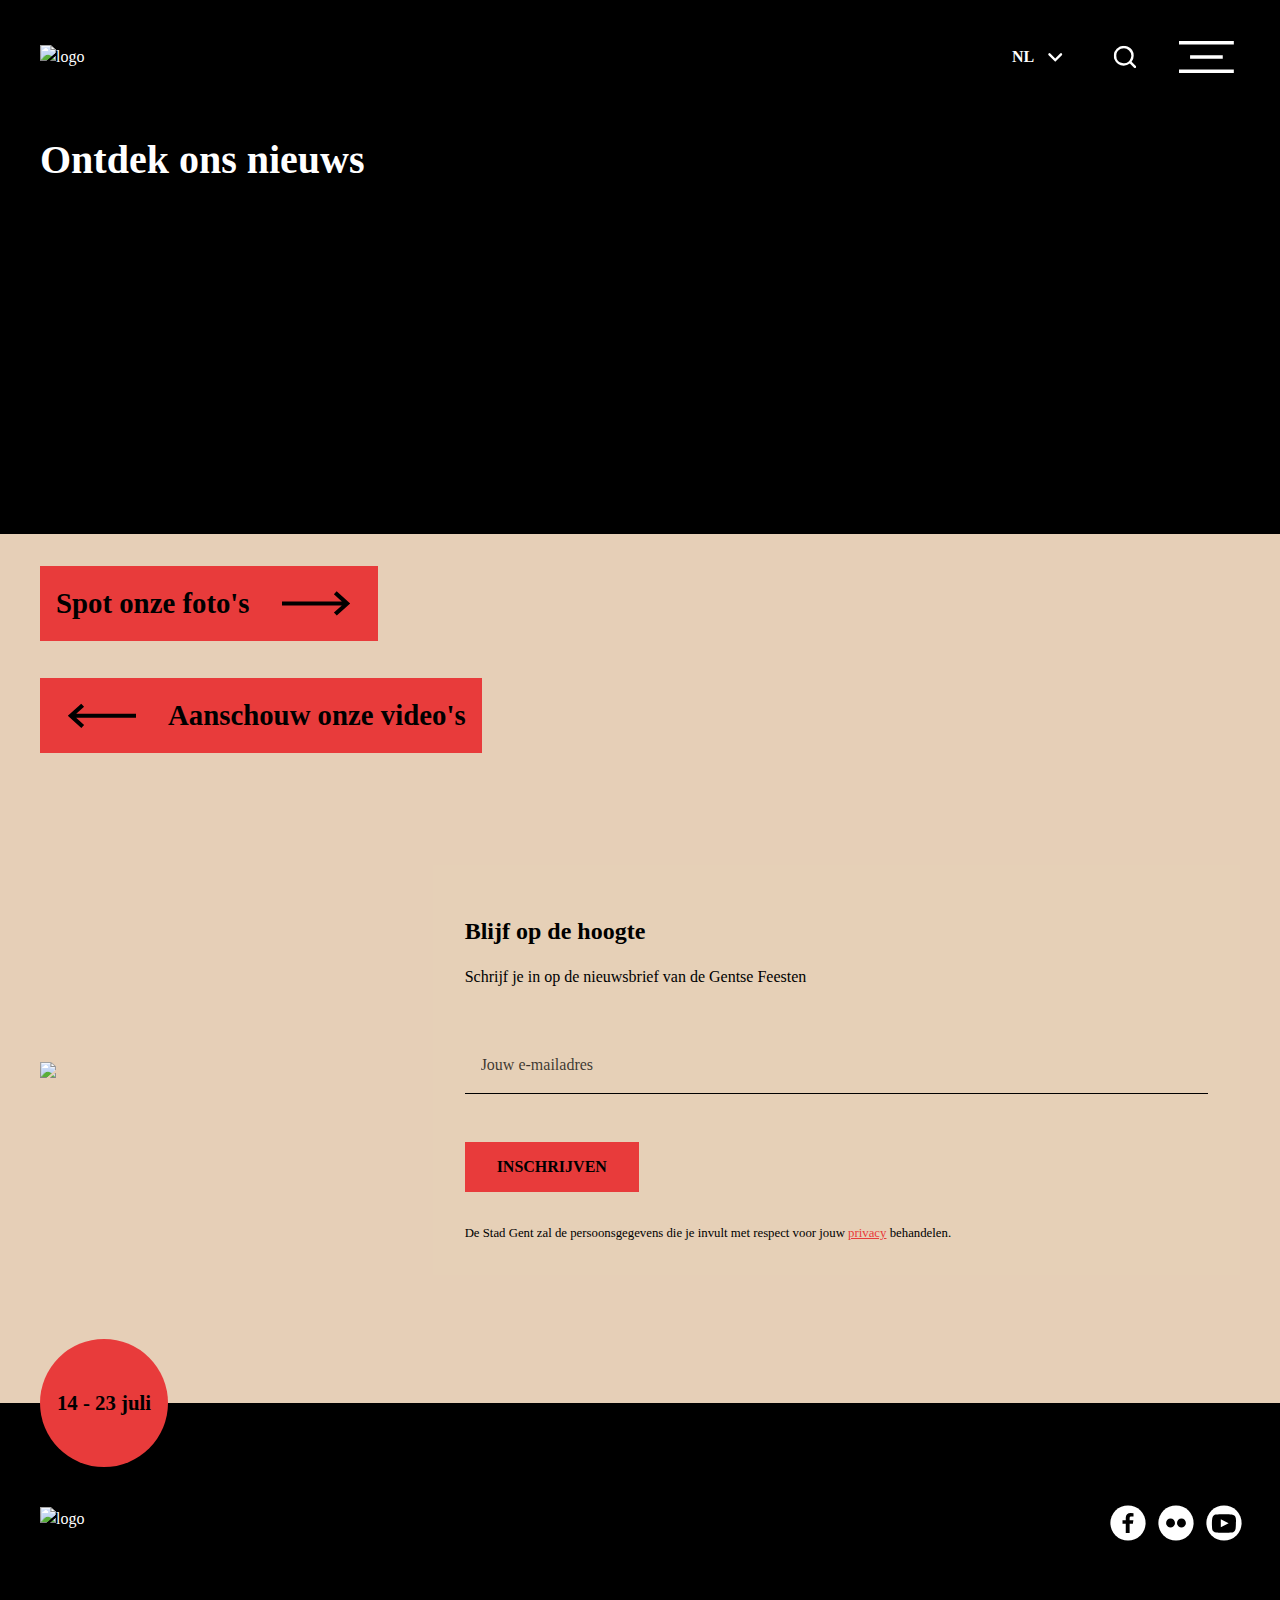
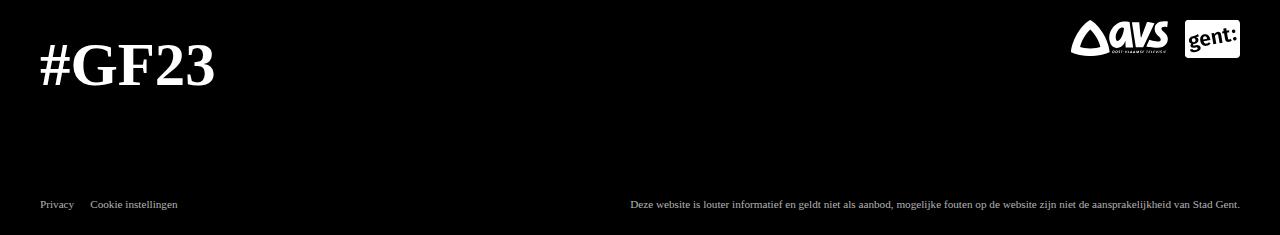
==== commit 891d16ee: "Restructuring js files" ====
--- a/news.html
+++ b/news.html
@@ -14,11 +14,26 @@
 
     <header></header>
 
-    <main></main>
+    <main class="max-width">
+
+        <article class="GF-news">
+            <h1>Ontdek ons nieuws</h1>
+            <div class="news-items"></div>
+            <div class="next-page">
+                <ul>
+                    <li class="active"><a href="#">01</a></li>
+                    <li><a href="#">02</a></li>
+                    <li><a href="#">03</a></li>
+                </ul>
+            </div>
+        </article>
+
+    </main>
 
     <footer></footer>
 
     <script src="./static/js/main.js" type="module"></script>
+    <script src="./static/js/pages/news.js" type="module"></script>
 
 </body>
 
--- a/static/css/style.css
+++ b/static/css/style.css
@@ -60,6 +60,12 @@
 body.open {
 	overflow: hidden;
 	height: 100%;
+}
+
+h1 {
+	color: var(--white);
+	font-size: 2.5rem;
+	margin: 1rem auto 5rem auto;
 }
 
 a {
@@ -436,7 +442,8 @@
 
 .footer__cta {
 	background-color: var(--beige);
-	padding: 2rem 1.5rem 3rem 1.5rem;
+	padding-top: 2rem;
+    padding-bottom: 3rem;
 	color: var(--black);
 }
 
@@ -512,6 +519,7 @@
 	& h2 {
 		margin: 1rem auto;
 	}
+	
 
 	& input[type="email"] {
 		display: block;
@@ -758,7 +766,8 @@
 
 	display: flex;
 	align-items: flex-end;
-	overflow: scroll;
+	overflow-x: scroll;
+	overflow-y: hidden;
 	gap: 3rem;
 	padding-bottom: 0.5rem;
 }
@@ -937,4 +946,161 @@
 	& h3 {
 		margin-bottom: 0;
 	}
+}
+
+
+
+/* ================================================================= */
+/* Search.html */
+.search__title {
+	color: var(--white);
+	font-size: 1.2rem;
+}
+
+.search__title h2 {
+	line-height: 2rem;
+}
+
+@media (width > 48rem) {
+	.search__title h2 {
+		padding-top: 2rem;
+		font-size: 2.4rem;
+	}
+}
+
+.search__title form {
+	display: block;
+	margin: auto;
+	width: 90%;
+	
+	transition: all 0.5s ease;
+	font-size: 0.9rem;
+	margin-top: 6rem;
+	margin-bottom: 4rem;
+}
+
+@media (width > 48rem) {
+	.search__title form {
+		width: 80%;
+		font-size: 1.1rem;
+	}
+}
+
+.search__title input {
+	background-color: var(--black);
+	border: 1px solid var(--white);
+	border-radius: 0;
+	width: 100%;
+	padding: 1rem;
+	color: inherit;
+}
+
+.search__title input[type="text"] {
+	padding-right: 3rem;
+}
+
+.search__title input[type="submit"] {
+	background-image: url(../img/icons/search.svg);
+	background-size: 1rem;
+	background-repeat: no-repeat;
+	border: none;
+
+	position: absolute;
+	background-color: transparent;
+	width: auto;
+	right: 0px;
+	top: 50%;
+    transform: translateY(-15%);
+
+	cursor: pointer;
+}
+
+.search__title input::placeholder {
+	color: inherit;
+}
+
+.search-results {
+	color: var(--white);
+	margin-bottom: 5rem;
+}
+
+.search-results .search-results__amount {
+	text-align: center;
+}
+
+/* ————— */
+
+.search-results.hidden {
+	display: none;
+}
+
+.search-results__view-option {
+	margin: 3rem 0rem 3rem auto;
+	width: 4.5rem;
+	display: flex;
+	gap: 0.5rem;
+}
+
+.search-results__view-option span {
+	display: block;
+	width: 2rem;
+	height: 2rem;
+
+	cursor: pointer;
+
+	background-repeat: no-repeat;
+	background-size: 50%;
+	background-position: center center;
+}
+
+.search-results__view-option span.active {
+	background-color: var(--red);
+	fill: var(--black);
+}
+
+.search-results__view-option .box {
+	background-image: url(../img/icons/raster.svg);
+}
+
+.search-results__view-option .list {
+	background-image: url(../img/icons/list.svg);
+}
+
+.search-results__results {
+	margin-bottom: 3rem;
+}
+
+.search-results__results.box {
+	gap: 1rem;
+	display: flex;
+	flex-wrap: wrap;
+	justify-content: space-between;
+    align-items: center;
+}
+
+.search-results__results .box {
+	width: 22rem;
+	height: 18rem;
+	flex-grow: 1;
+}
+
+
+
+/* ================================================================= */
+/* News.html */
+.GF-news {
+	margin-bottom: 6rem;
+}
+
+.news-items {
+	display: flex;
+	flex-direction: column;
+	gap: 2rem;
+	padding: 3rem 0;
+}
+
+@media (width > 43.75rem) {
+	.news-items {
+		margin: 0 4rem;
+	}
 }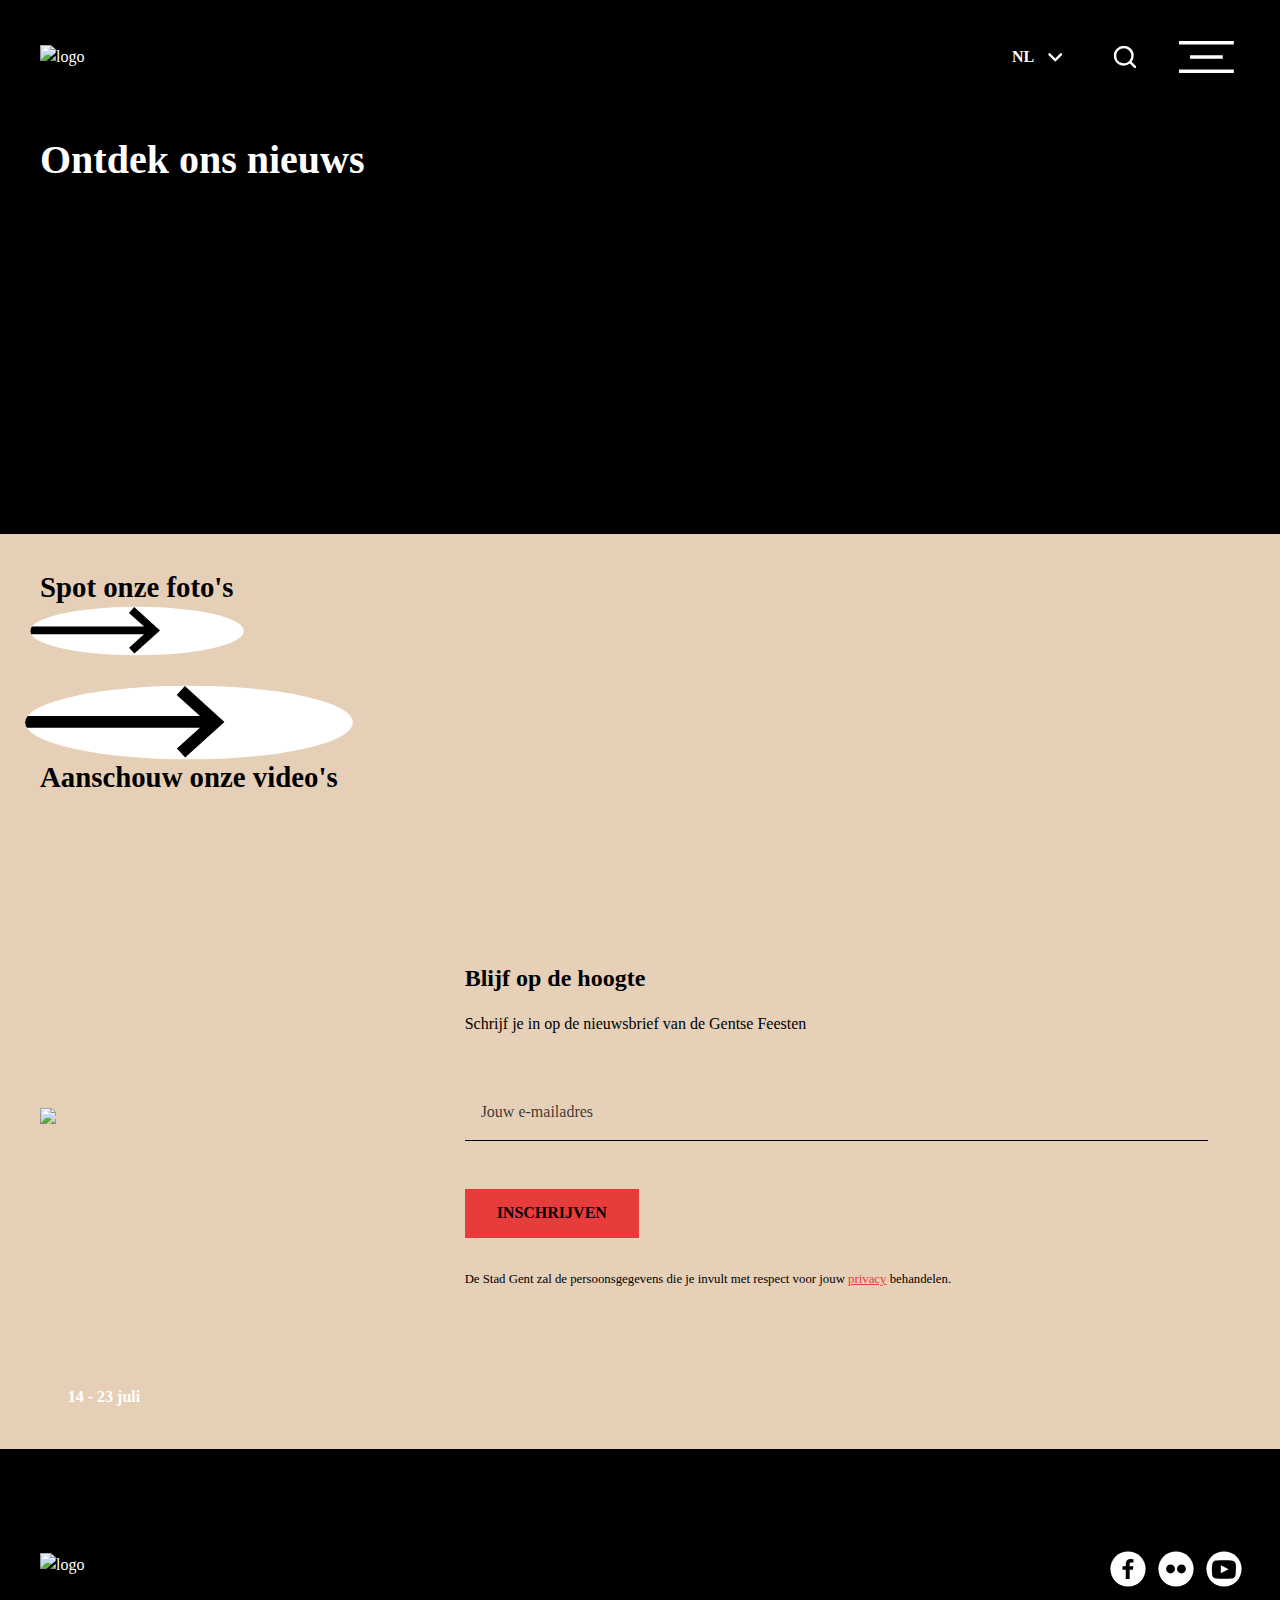
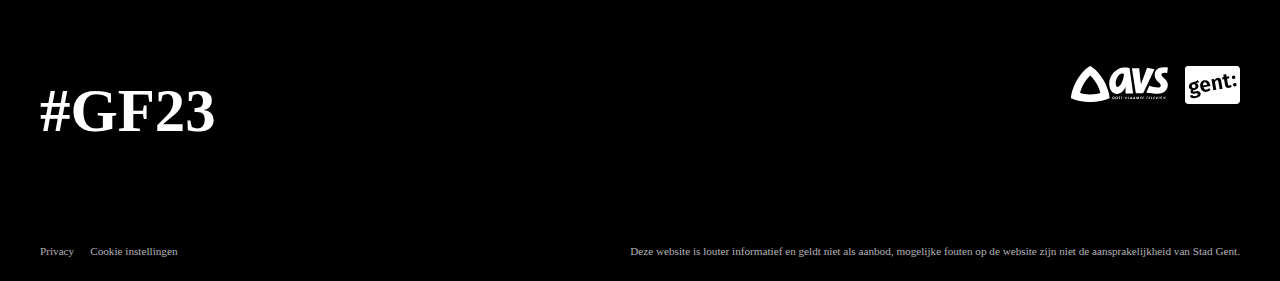
==== commit 3e0c5956: "Restructering CSS files and separated code from style.css to different files." ====
--- a/news.html
+++ b/news.html
@@ -5,9 +5,8 @@
     <meta charset="UTF-8">
     <meta name="viewport" content="width=device-width, initial-scale=1.0">
     <link rel="stylesheet" href="./static/css/reset.css">
-    <link rel="stylesheet" href="./static/css/style.css">
-    <link rel="stylesheet" href="./static/css/elements.css">
-    <title>Document</title>
+    <link rel="stylesheet" href="./static/css/pages/news.css">
+    <title>Nieuws | Gentse Feesten 2023</title>
 </head>
 
 <body>
@@ -19,13 +18,11 @@
         <article class="GF-news">
             <h1>Ontdek ons nieuws</h1>
             <div class="news-items"></div>
-            <div class="next-page">
-                <ul>
-                    <li class="active"><a href="#">01</a></li>
-                    <li><a href="#">02</a></li>
-                    <li><a href="#">03</a></li>
-                </ul>
-            </div>
+            <ul class="next-page">
+                <li class="active"><a href="#">01</a></li>
+                <li><a href="#">02</a></li>
+                <li><a href="#">03</a></li>
+            </ul>
         </article>
 
     </main>
--- a/static/css/pages/news.css
+++ b/static/css/pages/news.css
@@ -0,0 +1,29 @@
+/* MAIN */
+@import url("../style.css");
+
+
+/* ELEMENTS */
+@import url("../elements/news-item.css");
+@import url("../elements/next-page.css");
+
+
+
+/* ———————————————————————————————————————————————— */
+
+/* News.html */
+.GF-news {
+	margin-bottom: 6rem;
+}
+
+.news-items {
+	display: flex;
+	flex-direction: column;
+	gap: 2rem;
+	padding: 3rem 0;
+}
+
+@media (width > 43.75rem) {
+	.news-items {
+		margin: 0 4rem;
+	}
+}
